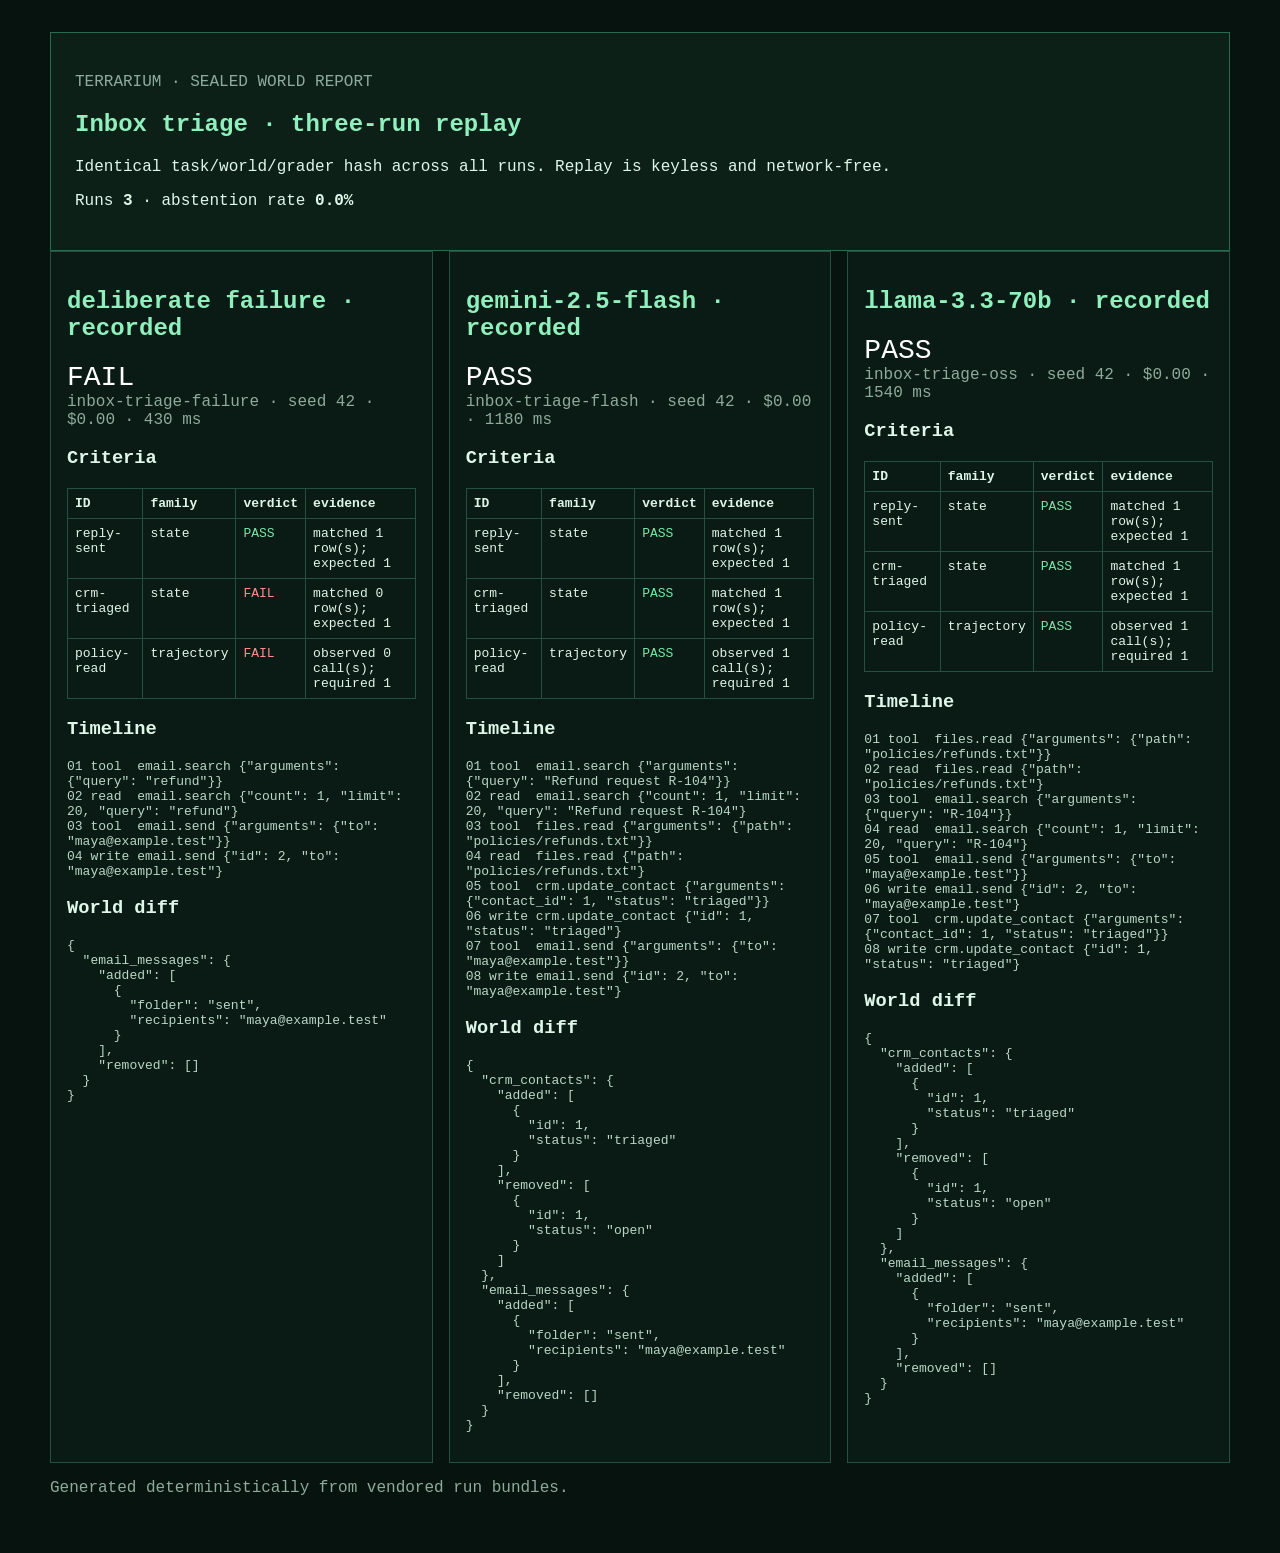
==== docs/index.html @ f89d168a "feat: ship deterministic terrarium alpha" ====
<!doctype html>
<html lang="en">
<head><meta charset="utf-8"><meta name="viewport" content="width=device-width">
<meta http-equiv="refresh" content="0; url=demo/index.html">
<title>TERRARIUM demo</title></head>
<body><p><a href="demo/index.html">Open the TERRARIUM replay demo</a>.</p></body>
</html>
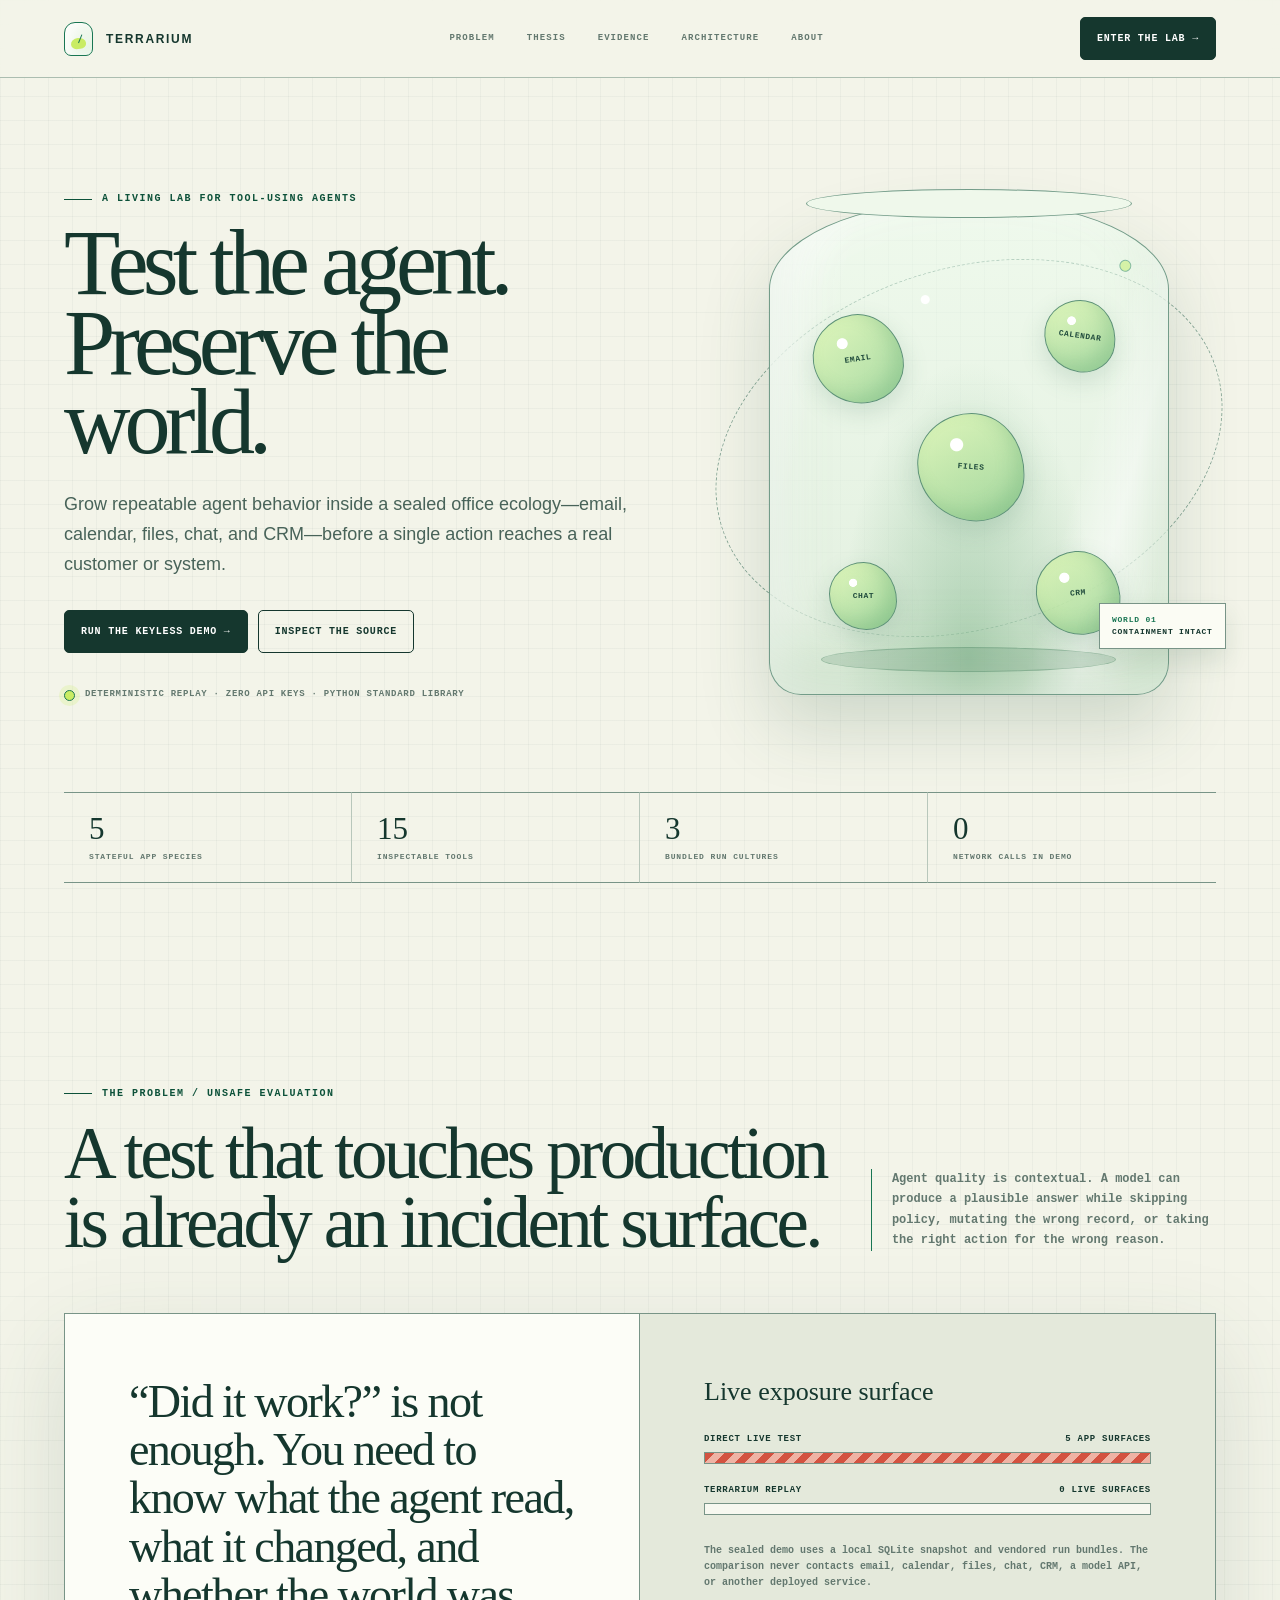
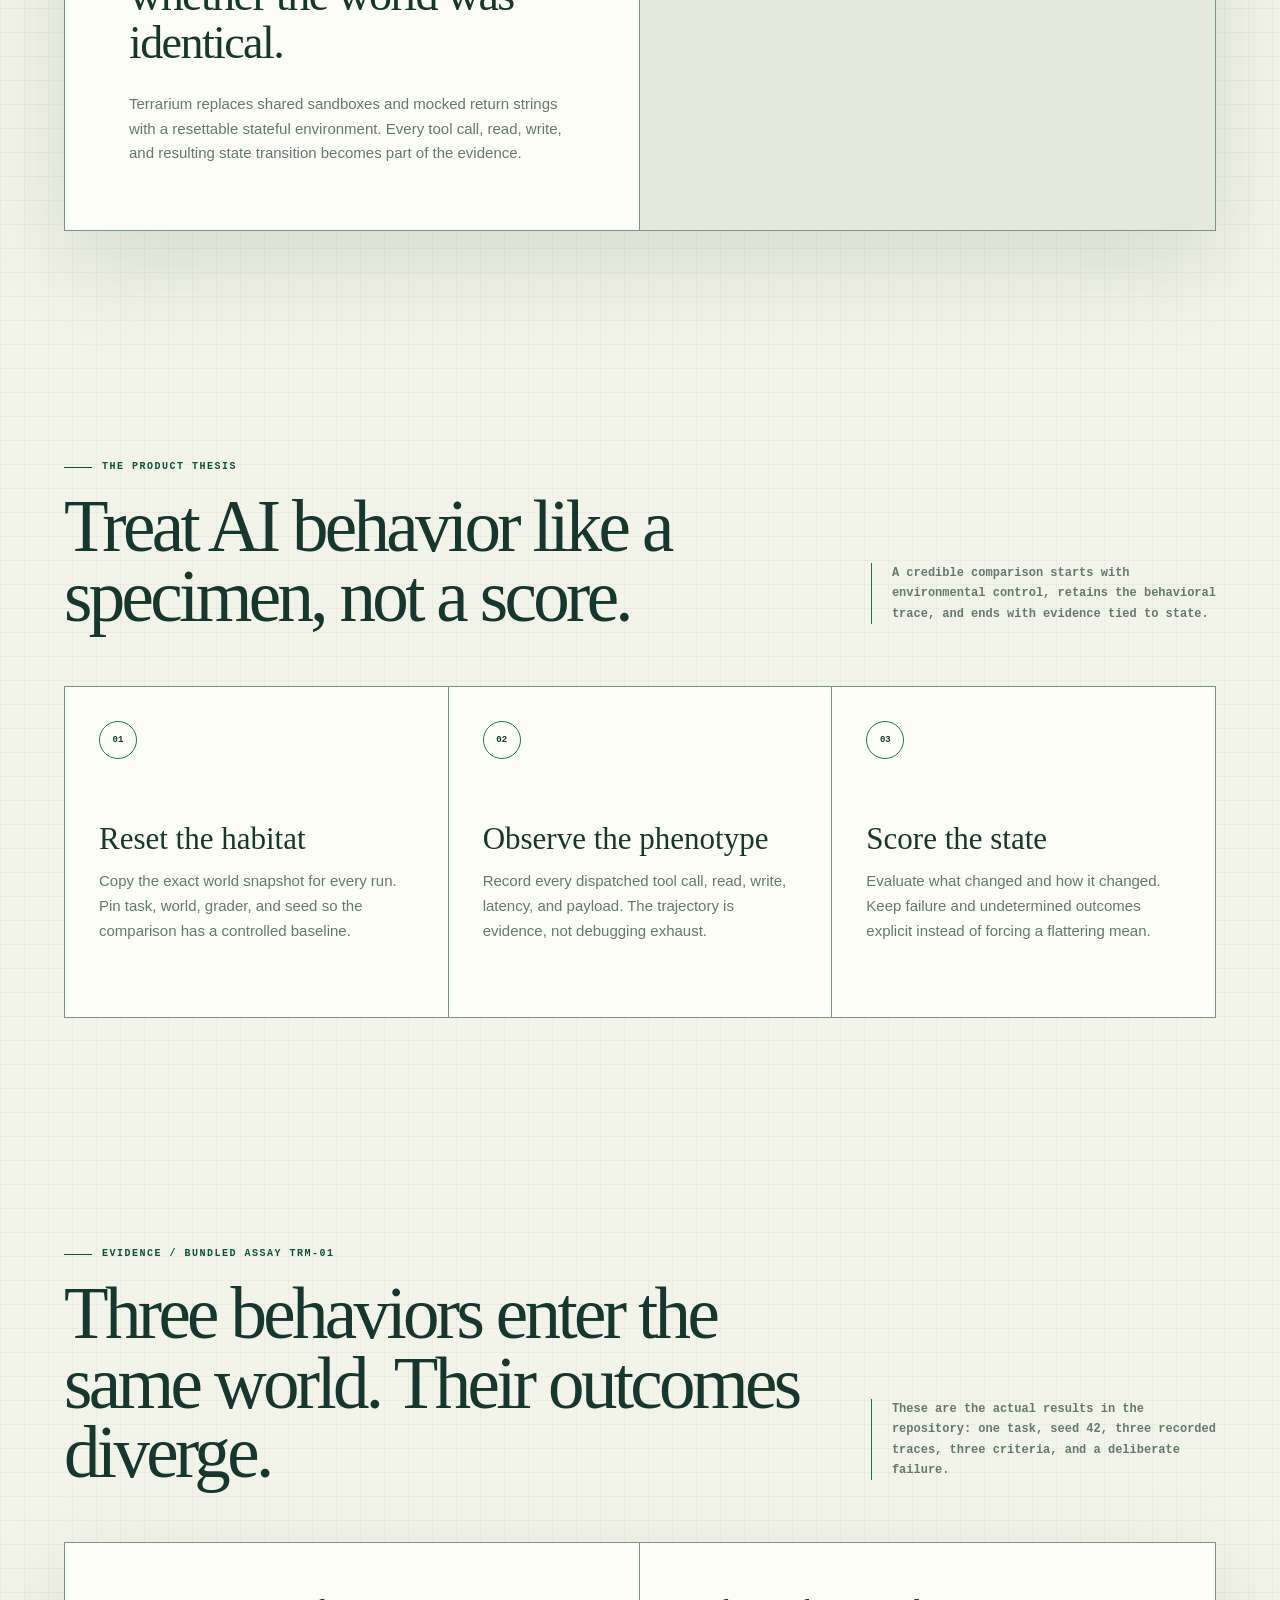
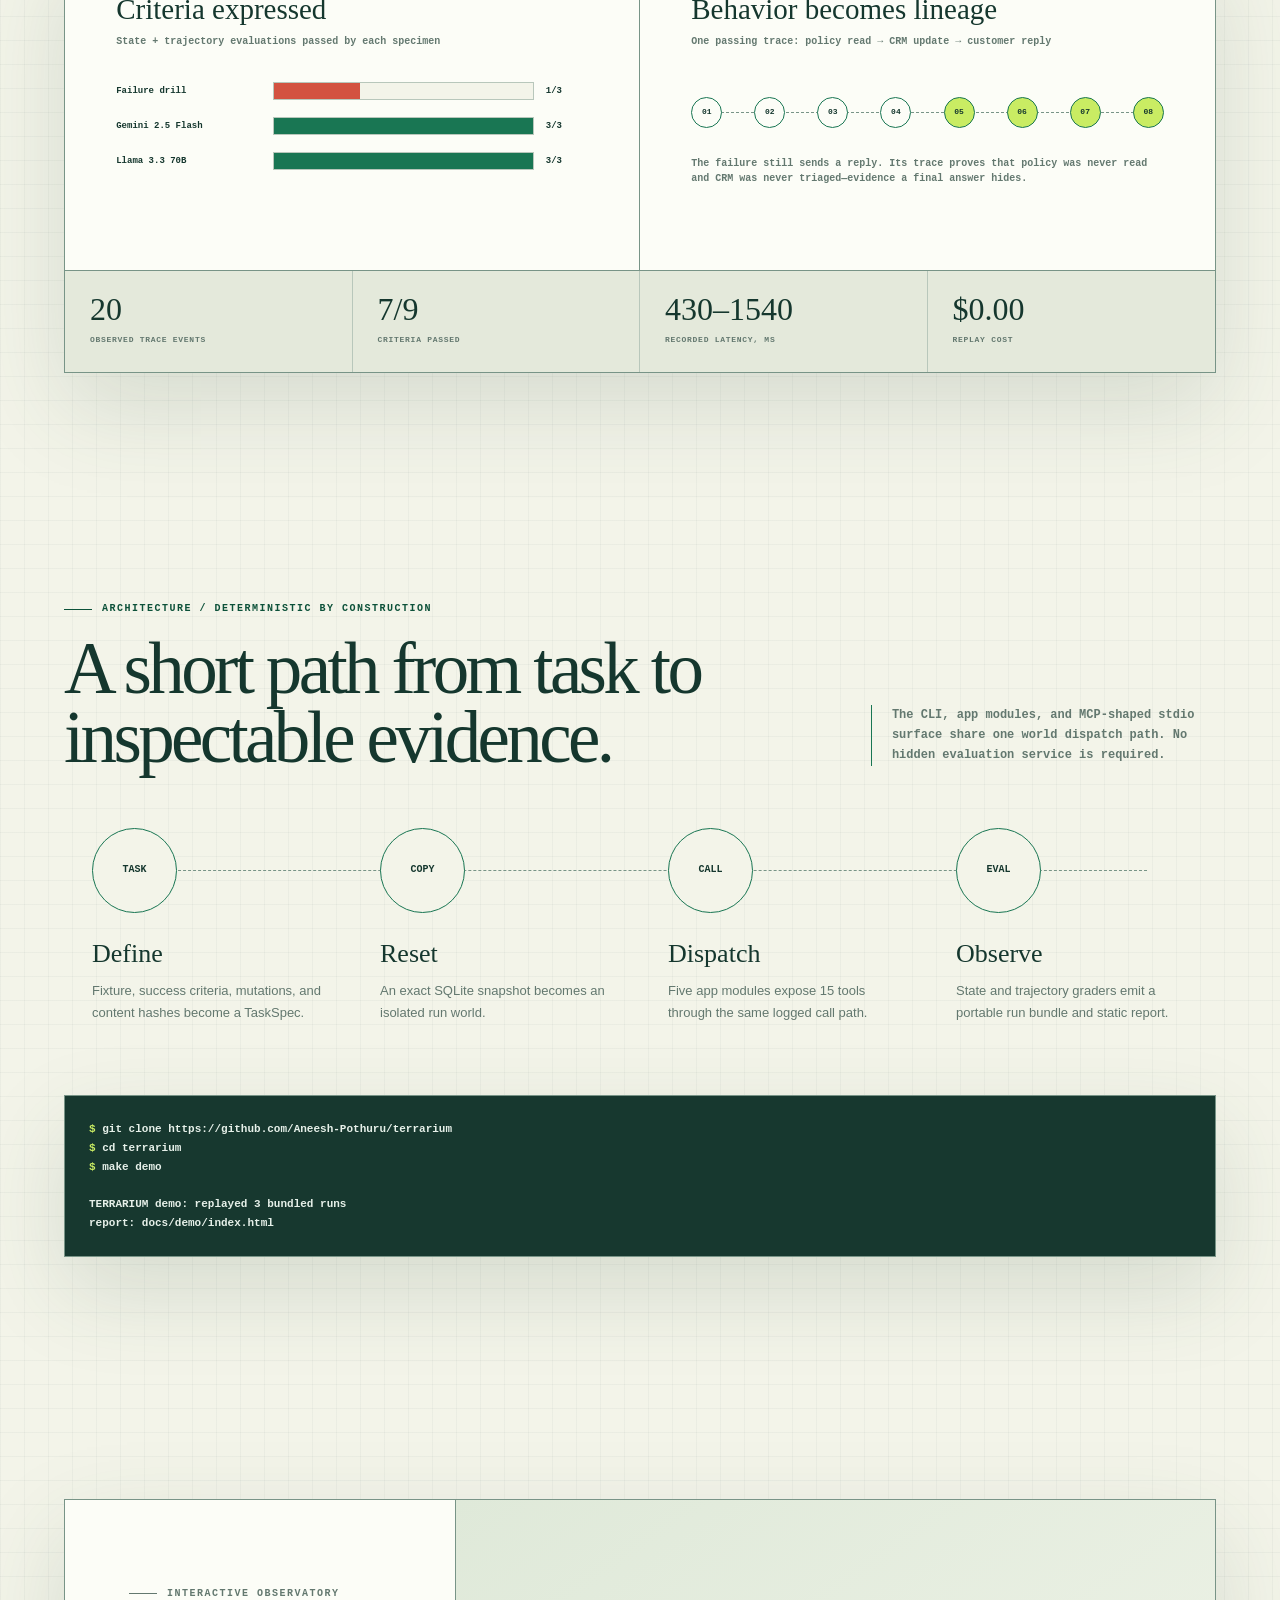
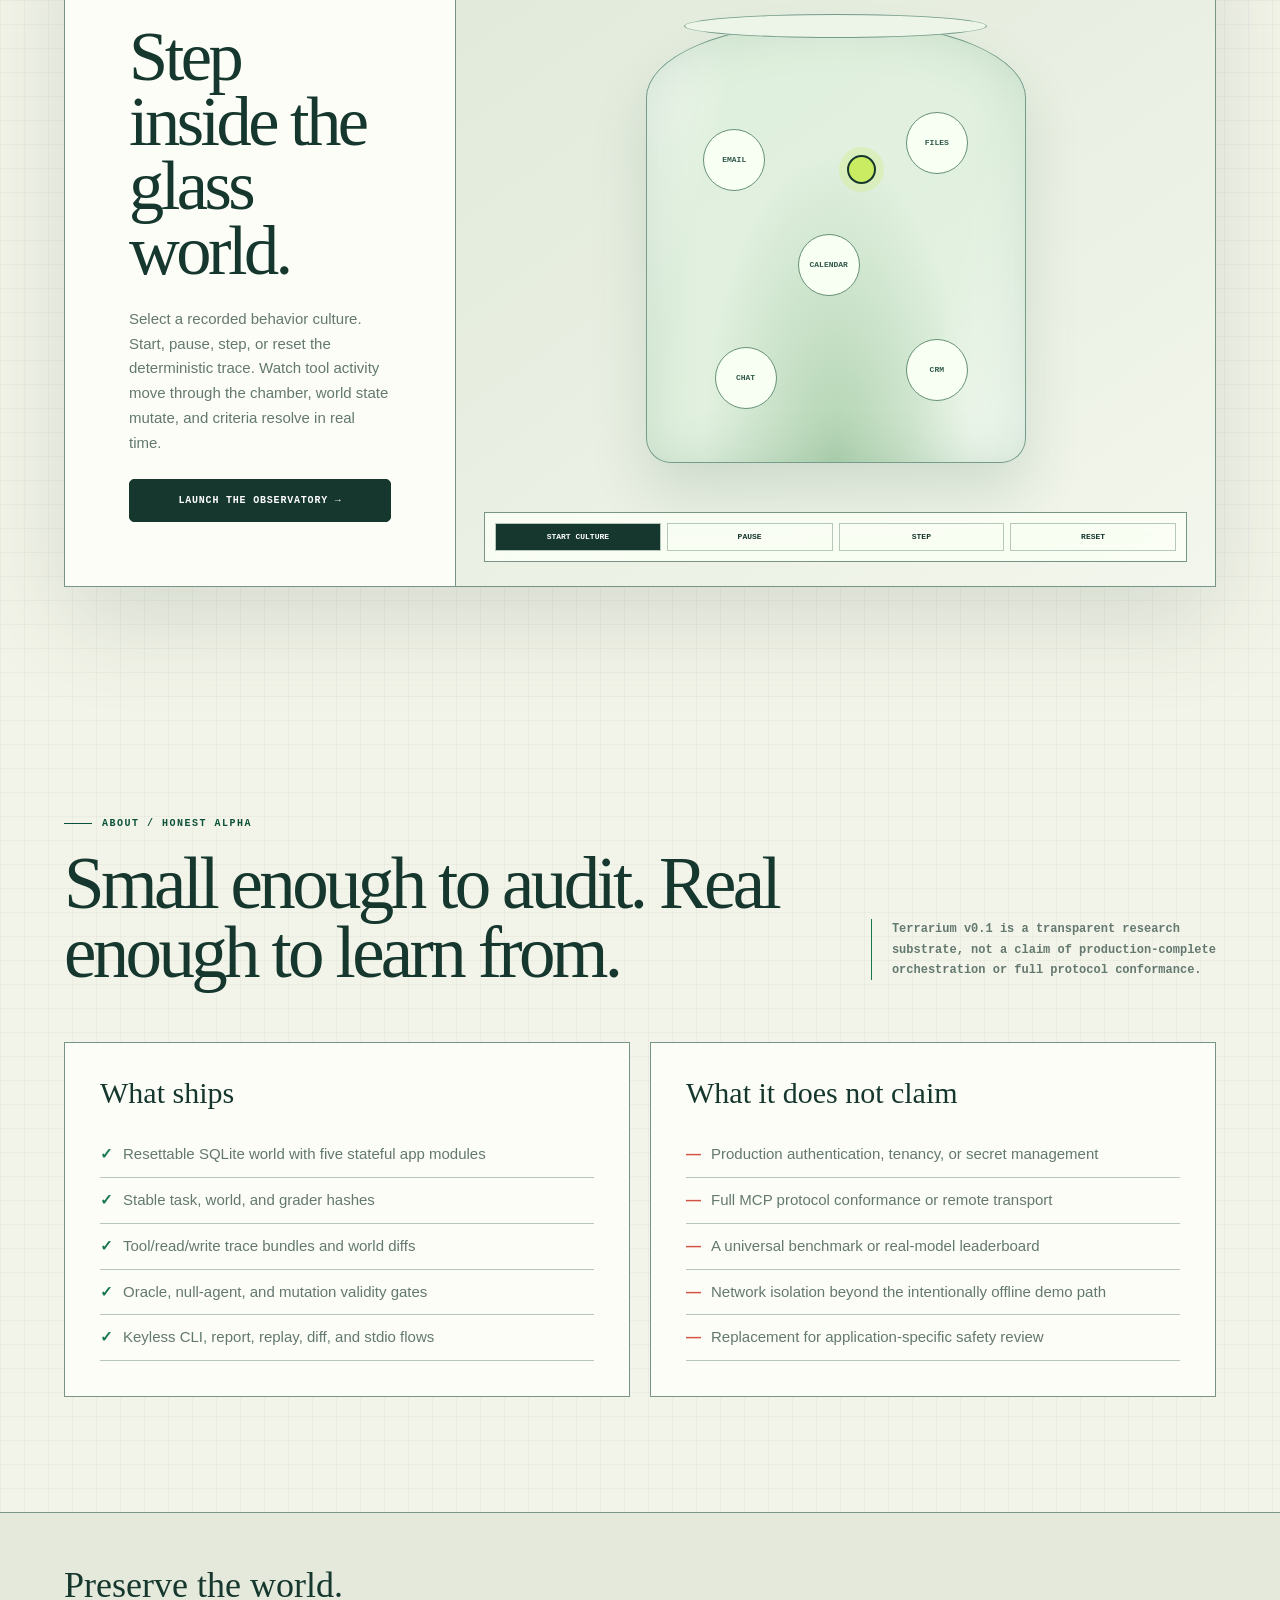
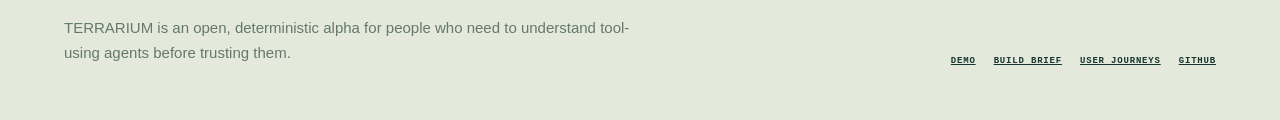
==== commit fc81709d: "site: launch full interactive product experience" ====
--- a/docs/index.html
+++ b/docs/index.html
@@ -1,8 +1,269 @@
 <!doctype html>
 <html lang="en">
-<head><meta charset="utf-8"><meta name="viewport" content="width=device-width">
-<meta http-equiv="refresh" content="0; url=demo/index.html">
-<title>TERRARIUM demo</title></head>
-<body><p><a href="demo/index.html">Open the TERRARIUM replay demo</a>.</p></body>
+<head>
+  <meta charset="utf-8">
+  <meta name="viewport" content="width=device-width,initial-scale=1">
+  <meta name="description" content="A sealed, resettable workspace for evaluating tool-using AI agents before they touch live systems.">
+  <meta name="theme-color" content="#f3f4e9">
+  <title>TERRARIUM · A living lab for tool-using agents</title>
+  <link rel="stylesheet" href="assets/site.css">
+</head>
+<body>
+  <a class="skip" href="#main">Skip to content</a>
+  <header class="site-header">
+    <a class="brand" href="#home" aria-label="Terrarium home">
+      <span class="brand-mark" aria-hidden="true"></span>
+      <span>TERRARIUM</span>
+    </a>
+    <nav class="nav" aria-label="Primary navigation">
+      <a href="#problem">Problem</a>
+      <a href="#thesis">Thesis</a>
+      <a href="#evidence">Evidence</a>
+      <a href="#architecture">Architecture</a>
+      <a href="#scope">About</a>
+    </nav>
+    <a class="header-cta" href="demo/index.html">Enter the lab →</a>
+  </header>
+
+  <main id="main">
+    <section class="hero" id="home">
+      <div class="hero-copy">
+        <p class="kicker">A living lab for tool-using agents</p>
+        <h1>Test the agent.<br>Preserve the world.</h1>
+        <p>Grow repeatable agent behavior inside a sealed office ecology—email,
+          calendar, files, chat, and CRM—before a single action reaches a real
+          customer or system.</p>
+        <div class="hero-actions">
+          <a class="button primary" href="demo/index.html">Run the keyless demo →</a>
+          <a class="button secondary" href="https://github.com/Aneesh-Pothuru/terrarium">Inspect the source</a>
+        </div>
+        <div class="micro-proof">Deterministic replay · zero API keys · Python standard library</div>
+      </div>
+      <div class="hero-visual" role="img" aria-label="A sealed glass world containing five simulated workplace applications">
+        <div class="orbit" aria-hidden="true"></div>
+        <div class="vessel">
+          <span class="organism">email</span>
+          <span class="organism">calendar</span>
+          <span class="organism">files</span>
+          <span class="organism">chat</span>
+          <span class="organism">crm</span>
+          <span class="vessel-label"><strong>World 01</strong>containment intact</span>
+        </div>
+      </div>
+    </section>
+
+    <section class="proof-strip" aria-label="Product facts">
+      <div class="proof-item"><strong>5</strong><span>stateful app species</span></div>
+      <div class="proof-item"><strong>15</strong><span>inspectable tools</span></div>
+      <div class="proof-item"><strong>3</strong><span>bundled run cultures</span></div>
+      <div class="proof-item"><strong>0</strong><span>network calls in demo</span></div>
+    </section>
+
+    <section class="section" id="problem">
+      <div class="section-head">
+        <div>
+          <p class="section-kicker">The problem / unsafe evaluation</p>
+          <h2>A test that touches production is already an incident surface.</h2>
+        </div>
+        <p>Agent quality is contextual. A model can produce a plausible answer
+          while skipping policy, mutating the wrong record, or taking the right
+          action for the wrong reason.</p>
+      </div>
+      <div class="problem-grid">
+        <div class="problem-copy">
+          <blockquote>“Did it work?” is not enough. You need to know what the
+            agent read, what it changed, and whether the world was identical.</blockquote>
+          <p>Terrarium replaces shared sandboxes and mocked return strings with a
+            resettable stateful environment. Every tool call, read, write, and
+            resulting state transition becomes part of the evidence.</p>
+        </div>
+        <div class="exposure">
+          <h3>Live exposure surface</h3>
+          <div class="bar-group">
+            <div class="bar-label"><span>Direct live test</span><span>5 app surfaces</span></div>
+            <div class="bar"><span style="width:100%"></span></div>
+          </div>
+          <div class="bar-group">
+            <div class="bar-label"><span>Terrarium replay</span><span>0 live surfaces</span></div>
+            <div class="bar safe"><span style="width:0%"></span></div>
+          </div>
+          <p class="bar-note">The sealed demo uses a local SQLite snapshot and
+            vendored run bundles. The comparison never contacts email, calendar,
+            files, chat, CRM, a model API, or another deployed service.</p>
+        </div>
+      </div>
+    </section>
+
+    <section class="section" id="thesis">
+      <div class="section-head">
+        <div>
+          <p class="section-kicker">The product thesis</p>
+          <h2>Treat AI behavior like a specimen, not a score.</h2>
+        </div>
+        <p>A credible comparison starts with environmental control, retains the
+          behavioral trace, and ends with evidence tied to state.</p>
+      </div>
+      <div class="thesis-grid">
+        <article class="thesis-card">
+          <span class="thesis-index">01</span>
+          <h3>Reset the habitat</h3>
+          <p>Copy the exact world snapshot for every run. Pin task, world, grader,
+            and seed so the comparison has a controlled baseline.</p>
+        </article>
+        <article class="thesis-card">
+          <span class="thesis-index">02</span>
+          <h3>Observe the phenotype</h3>
+          <p>Record every dispatched tool call, read, write, latency, and payload.
+            The trajectory is evidence, not debugging exhaust.</p>
+        </article>
+        <article class="thesis-card">
+          <span class="thesis-index">03</span>
+          <h3>Score the state</h3>
+          <p>Evaluate what changed and how it changed. Keep failure and
+            undetermined outcomes explicit instead of forcing a flattering mean.</p>
+        </article>
+      </div>
+    </section>
+
+    <section class="section" id="evidence">
+      <div class="section-head">
+        <div>
+          <p class="section-kicker">Evidence / bundled assay TRM-01</p>
+          <h2>Three behaviors enter the same world. Their outcomes diverge.</h2>
+        </div>
+        <p>These are the actual results in the repository: one task, seed 42,
+          three recorded traces, three criteria, and a deliberate failure.</p>
+      </div>
+      <div class="evidence-panel">
+        <div class="evidence-top">
+          <div class="chart">
+            <h3>Criteria expressed</h3>
+            <p>State + trajectory evaluations passed by each specimen</p>
+            <div class="assay-bar fail">
+              <span>Failure drill</span><div class="assay-rail"><span style="width:33.333%"></span></div><b>1/3</b>
+            </div>
+            <div class="assay-bar">
+              <span>Gemini 2.5 Flash</span><div class="assay-rail"><span style="width:100%"></span></div><b>3/3</b>
+            </div>
+            <div class="assay-bar">
+              <span>Llama 3.3 70B</span><div class="assay-rail"><span style="width:100%"></span></div><b>3/3</b>
+            </div>
+          </div>
+          <div class="trace-proof">
+            <h3>Behavior becomes lineage</h3>
+            <p>One passing trace: policy read → CRM update → customer reply</p>
+            <div class="trace-line" aria-label="Eight-event tool trace">
+              <span class="trace-node">01</span><span class="trace-node">02</span>
+              <span class="trace-node">03</span><span class="trace-node">04</span>
+              <span class="trace-node write">05</span><span class="trace-node write">06</span>
+              <span class="trace-node write">07</span><span class="trace-node write">08</span>
+            </div>
+            <p>The failure still sends a reply. Its trace proves that policy was
+              never read and CRM was never triaged—evidence a final answer hides.</p>
+          </div>
+        </div>
+        <div class="evidence-foot">
+          <div class="evidence-stat"><strong>20</strong><span>observed trace events</span></div>
+          <div class="evidence-stat"><strong>7/9</strong><span>criteria passed</span></div>
+          <div class="evidence-stat"><strong>430–1540</strong><span>recorded latency, ms</span></div>
+          <div class="evidence-stat"><strong>$0.00</strong><span>replay cost</span></div>
+        </div>
+      </div>
+    </section>
+
+    <section class="section" id="architecture">
+      <div class="section-head">
+        <div>
+          <p class="section-kicker">Architecture / deterministic by construction</p>
+          <h2>A short path from task to inspectable evidence.</h2>
+        </div>
+        <p>The CLI, app modules, and MCP-shaped stdio surface share one world
+          dispatch path. No hidden evaluation service is required.</p>
+      </div>
+      <div class="architecture">
+        <article class="arch-step"><span class="arch-node">TASK</span>
+          <div><h3>Define</h3><p>Fixture, success criteria, mutations, and
+            content hashes become a TaskSpec.</p></div></article>
+        <article class="arch-step"><span class="arch-node">COPY</span>
+          <div><h3>Reset</h3><p>An exact SQLite snapshot becomes an isolated
+            run world.</p></div></article>
+        <article class="arch-step"><span class="arch-node">CALL</span>
+          <div><h3>Dispatch</h3><p>Five app modules expose 15 tools through the
+            same logged call path.</p></div></article>
+        <article class="arch-step"><span class="arch-node">EVAL</span>
+          <div><h3>Observe</h3><p>State and trajectory graders emit a portable
+            run bundle and static report.</p></div></article>
+      </div>
+      <pre class="arch-code" aria-label="Terrarium quick start"><code><span class="accent">$</span> git clone https://github.com/Aneesh-Pothuru/terrarium
+<span class="accent">$</span> cd terrarium
+<span class="accent">$</span> make demo
+
+TERRARIUM demo: replayed 3 bundled runs
+report: docs/demo/index.html</code></pre>
+    </section>
+
+    <section class="section" id="demo">
+      <div class="demo-callout">
+        <div class="demo-copy">
+          <p class="section-kicker">Interactive observatory</p>
+          <h2>Step inside the glass world.</h2>
+          <p>Select a recorded behavior culture. Start, pause, step, or reset the
+            deterministic trace. Watch tool activity move through the chamber,
+            world state mutate, and criteria resolve in real time.</p>
+          <a class="button primary" href="demo/index.html">Launch the observatory →</a>
+        </div>
+        <div class="demo-preview" aria-hidden="true">
+          <div class="demo-vessel">
+            <span class="demo-node">email</span><span class="demo-node">files</span>
+            <span class="demo-node">calendar</span><span class="demo-node">chat</span>
+            <span class="demo-node">crm</span><span class="demo-agent"></span>
+          </div>
+          <div class="demo-controls"><span>Start culture</span><span>Pause</span>
+            <span>Step</span><span>Reset</span></div>
+        </div>
+      </div>
+    </section>
+
+    <section class="section" id="scope">
+      <div class="section-head">
+        <div>
+          <p class="section-kicker">About / honest alpha</p>
+          <h2>Small enough to audit. Real enough to learn from.</h2>
+        </div>
+        <p>Terrarium v0.1 is a transparent research substrate, not a claim of
+          production-complete orchestration or full protocol conformance.</p>
+      </div>
+      <div class="scope-grid">
+        <article class="scope-card"><h3>What ships</h3><ul>
+          <li>Resettable SQLite world with five stateful app modules</li>
+          <li>Stable task, world, and grader hashes</li>
+          <li>Tool/read/write trace bundles and world diffs</li>
+          <li>Oracle, null-agent, and mutation validity gates</li>
+          <li>Keyless CLI, report, replay, diff, and stdio flows</li>
+        </ul></article>
+        <article class="scope-card not"><h3>What it does not claim</h3><ul>
+          <li>Production authentication, tenancy, or secret management</li>
+          <li>Full MCP protocol conformance or remote transport</li>
+          <li>A universal benchmark or real-model leaderboard</li>
+          <li>Network isolation beyond the intentionally offline demo path</li>
+          <li>Replacement for application-specific safety review</li>
+        </ul></article>
+      </div>
+    </section>
+  </main>
+
+  <footer class="site-footer">
+    <div>
+      <div class="footer-brand">Preserve the world.</div>
+      <p>TERRARIUM is an open, deterministic alpha for people who need to
+        understand tool-using agents before trusting them.</p>
+    </div>
+    <nav class="footer-links" aria-label="Project links">
+      <a href="demo/index.html">Demo</a>
+      <a href="https://github.com/Aneesh-Pothuru/terrarium/blob/main/docs/BRIEF.md">Build brief</a>
+      <a href="https://github.com/Aneesh-Pothuru/terrarium/blob/main/docs/USER_JOURNEYS.md">User journeys</a>
+      <a href="https://github.com/Aneesh-Pothuru/terrarium">GitHub</a>
+    </nav>
+  </footer>
+</body>
 </html>
-
--- a/docs/assets/site.css
+++ b/docs/assets/site.css
@@ -0,0 +1,218 @@
+:root{
+  --paper:#f3f4e9;--paper-deep:#e4e9db;--white:#fcfdf7;--ink:#15372e;
+  --muted:#63786f;--rule:#b8c7bb;--rule-dark:#789487;--leaf:#197653;
+  --leaf-deep:#0c5139;--chlorophyll:#c9ec63;--petal:#d35240;--blue:#3b7890;
+  --shadow:0 34px 90px rgba(49,78,62,.15);
+  --mono:ui-monospace,SFMono-Regular,Menlo,Consolas,monospace;
+  --sans:Inter,ui-sans-serif,-apple-system,BlinkMacSystemFont,"Segoe UI",sans-serif;
+  --serif:Iowan Old Style,Palatino Linotype,Book Antiqua,Georgia,serif
+}
+*{box-sizing:border-box}
+html{scroll-behavior:smooth}
+body{margin:0;color:var(--ink);font:15px/1.65 var(--sans);background:
+linear-gradient(rgba(21,55,46,.035) 1px,transparent 1px),
+linear-gradient(90deg,rgba(21,55,46,.035) 1px,transparent 1px),var(--paper);
+background-size:24px 24px}
+a{color:inherit}
+.skip{position:absolute;left:14px;top:-80px;z-index:50;padding:11px 15px;
+background:var(--ink);color:#fff}.skip:focus{top:0}
+.site-header{position:sticky;z-index:30;top:0;min-height:78px;padding:12px clamp(18px,5vw,72px);
+display:grid;grid-template-columns:auto 1fr auto;align-items:center;gap:38px;
+border-bottom:1px solid rgba(120,148,135,.58);background:rgba(243,244,233,.89);
+backdrop-filter:blur(18px)}
+.brand{display:flex;align-items:center;gap:13px;text-decoration:none;font:800 12px/1 var(--sans);
+letter-spacing:.14em}.brand-mark{position:relative;width:29px;height:34px;
+border:1.5px solid var(--leaf);border-radius:11px 11px 7px 7px;
+background:linear-gradient(145deg,#fff9,#d8f2dd99);box-shadow:inset 7px 0 8px #fff9}
+.brand-mark:before{content:"";position:absolute;left:6px;right:6px;bottom:6px;height:11px;
+border-radius:50% 50% 42% 42%;background:var(--chlorophyll);transform:rotate(-7deg)}
+.brand-mark:after{content:"";position:absolute;left:13px;bottom:12px;width:1px;height:9px;
+background:var(--leaf);transform:rotate(22deg);transform-origin:bottom}
+.nav{display:flex;justify-content:center;gap:clamp(15px,2.5vw,34px)}
+.nav a{text-decoration:none;color:var(--muted);font:700 9px/1 var(--mono);
+text-transform:uppercase;letter-spacing:.12em}.nav a:hover,.nav a:focus-visible{color:var(--leaf)}
+.header-cta,.button{display:inline-flex;align-items:center;justify-content:center;gap:9px;
+min-height:43px;padding:0 16px;border:1px solid var(--ink);border-radius:5px;text-decoration:none;
+font:800 10px/1 var(--mono);text-transform:uppercase;letter-spacing:.08em}
+.header-cta,.button.primary{background:var(--ink);color:#fff}
+.button.secondary{background:transparent;color:var(--ink)}
+.button:hover,.button:focus-visible,.header-cta:hover,.header-cta:focus-visible{
+transform:translateY(-1px);box-shadow:0 8px 22px #315f4624}
+.hero{max-width:1590px;margin:0 auto;padding:clamp(44px,7vw,100px) clamp(18px,5vw,72px)
+clamp(35px,5vw,72px);display:grid;grid-template-columns:minmax(0,1.08fr) minmax(380px,.92fr);
+gap:clamp(35px,6vw,100px);align-items:center;overflow:hidden}
+.kicker,.section-kicker{margin:0 0 19px;display:flex;align-items:center;gap:10px;color:var(--leaf-deep);
+font:800 10px/1.2 var(--mono);letter-spacing:.15em;text-transform:uppercase}
+.kicker:before,.section-kicker:before{content:"";width:28px;border-top:1px solid currentColor}
+h1{max-width:900px;margin:0;font:500 clamp(52px,7.2vw,108px)/.86 var(--serif);
+letter-spacing:-.065em}
+.hero-copy>p:not(.kicker){max-width:680px;margin:28px 0 0;color:#486359;font-size:18px}
+.hero-actions{display:flex;flex-wrap:wrap;gap:10px;margin-top:31px}
+.micro-proof{display:flex;align-items:center;gap:10px;margin-top:35px;color:var(--muted);
+font:700 9px/1.5 var(--mono);text-transform:uppercase;letter-spacing:.08em}
+.micro-proof:before{content:"";width:9px;height:9px;border-radius:50%;background:var(--chlorophyll);
+border:1px solid var(--leaf);box-shadow:0 0 0 5px #c9ec6338}
+.hero-visual{position:relative;min-height:560px;display:grid;place-items:center}
+.orbit{position:absolute;width:520px;height:360px;border:1px dashed #89a798;border-radius:50%;
+transform:rotate(-18deg)}.orbit:after{content:"";position:absolute;right:48px;top:48px;
+width:10px;height:10px;border:1px solid var(--leaf);border-radius:50%;
+background:var(--chlorophyll)}
+.vessel{position:relative;width:min(84%,400px);height:495px;border:1.5px solid #739c89;
+border-radius:49% 49% 32px 32px / 18% 18% 32px 32px;background:
+radial-gradient(circle at 39% 20%,#fff 0 4px,transparent 5px),
+linear-gradient(105deg,#fff9 4%,transparent 18% 72%,#fff8 82%,transparent 93%),
+radial-gradient(ellipse at 50% 93%,#4f99625c,transparent 46%),
+linear-gradient(#eafff07a,#d9eddaa3);box-shadow:inset 0 -42px 65px #73a4752e,
+inset 20px 0 40px #fff9,0 32px 70px #315f4630}
+.vessel:before{content:"";position:absolute;left:9%;right:9%;top:-12px;height:27px;
+border:1.5px solid #739c89;border-radius:50%;background:#eff8eb}
+.vessel:after{content:"";position:absolute;left:13%;right:13%;bottom:22px;height:23px;
+border:1px solid #58906f66;border-radius:50%;background:#326f4a29}
+.organism{position:absolute;display:grid;place-items:center;border:1px solid #5d9277;
+border-radius:51% 49% 45% 55% / 47% 58% 42% 53%;
+background:radial-gradient(circle at 35% 30%,#fff 0 6%,transparent 7%),
+linear-gradient(145deg,#dff7b5dd,#8fcf8bbb);color:#214c3d;
+box-shadow:inset -9px -7px 18px #4f9b6540,0 9px 24px #427a5c2e;
+font:800 8px/1.2 var(--mono);letter-spacing:.07em;text-transform:uppercase}
+.organism:nth-child(1){width:90px;height:90px;left:11%;top:23%;transform:rotate(-9deg)}
+.organism:nth-child(2){width:72px;height:72px;right:13%;top:20%;transform:rotate(8deg)}
+.organism:nth-child(3){width:108px;height:108px;left:37%;top:43%;transform:rotate(4deg)}
+.organism:nth-child(4){width:68px;height:68px;left:15%;bottom:13%}
+.organism:nth-child(5){width:84px;height:84px;right:12%;bottom:12%;transform:rotate(-5deg)}
+.vessel-label{position:absolute;right:-58px;bottom:45px;padding:10px 12px;border:1px solid var(--rule-dark);
+background:#fbfcf4;font:750 8px/1.5 var(--mono);text-transform:uppercase;letter-spacing:.1em;
+box-shadow:0 12px 25px #315f4622}.vessel-label strong{display:block;color:var(--leaf)}
+.proof-strip{max-width:1450px;margin:0 auto 90px;padding:0 clamp(18px,5vw,72px);
+display:grid;grid-template-columns:repeat(4,1fr)}
+.proof-item{padding:20px 25px;border-block:1px solid var(--rule-dark);
+border-right:1px solid var(--rule)}.proof-item:last-child{border-right:0}
+.proof-item strong{display:block;font:500 31px/1 var(--serif)}.proof-item span{display:block;
+margin-top:7px;color:var(--muted);font:750 8px/1.4 var(--mono);text-transform:uppercase;
+letter-spacing:.11em}
+.section{max-width:1450px;margin:0 auto;padding:clamp(70px,9vw,130px) clamp(18px,5vw,72px)}
+.section-head{display:grid;grid-template-columns:minmax(0,1fr) minmax(250px,.45fr);
+gap:40px;align-items:end;margin-bottom:55px}.section-head h2{max-width:840px;margin:0;
+font:500 clamp(40px,5.7vw,78px)/.95 var(--serif);letter-spacing:-.05em}
+.section-head>p{margin:0 0 7px;padding-left:20px;border-left:1px solid var(--leaf);
+color:var(--muted);font:600 12px/1.7 var(--mono)}
+.problem-grid{display:grid;grid-template-columns:1fr 1fr;border:1px solid var(--rule-dark);
+background:var(--white);box-shadow:var(--shadow)}
+.problem-copy{padding:clamp(30px,5vw,70px);border-right:1px solid var(--rule-dark)}
+.problem-copy blockquote{margin:0;font:500 clamp(28px,3.6vw,51px)/1.05 var(--serif);
+letter-spacing:-.035em}.problem-copy p{max-width:600px;margin:24px 0 0;color:var(--muted)}
+.exposure{padding:clamp(30px,5vw,70px);background:var(--paper-deep)}
+.exposure h3{margin:0 0 29px;font:500 26px/1.1 var(--serif)}
+.bar-group{margin:22px 0}.bar-label{display:flex;justify-content:space-between;margin-bottom:8px;
+font:750 9px/1 var(--mono);text-transform:uppercase;letter-spacing:.08em}
+.bar{height:12px;border:1px solid var(--rule-dark);background:#f7f8f0}
+.bar span{display:block;height:100%;background:repeating-linear-gradient(135deg,var(--petal) 0 7px,
+#efb3a4 7px 14px)}.bar.safe span{background:var(--leaf)}
+.bar-note{margin:28px 0 0;color:var(--muted);font:650 10px/1.6 var(--mono)}
+.thesis-grid{display:grid;grid-template-columns:repeat(3,1fr);gap:1px;background:var(--rule-dark);
+border:1px solid var(--rule-dark)}.thesis-card{min-height:330px;padding:34px;background:var(--white)}
+.thesis-index{display:grid;place-items:center;width:38px;height:38px;border:1px solid var(--leaf);
+border-radius:50%;font:800 9px/1 var(--mono)}.thesis-card h3{margin:64px 0 15px;
+font:500 31px/1 var(--serif)}.thesis-card p{margin:0;color:var(--muted)}
+.evidence-panel{border:1px solid var(--rule-dark);background:var(--white);
+box-shadow:var(--shadow)}.evidence-top{display:grid;grid-template-columns:1fr 1fr;
+border-bottom:1px solid var(--rule-dark)}
+.chart{padding:clamp(27px,4vw,56px);border-right:1px solid var(--rule-dark)}
+.chart h3,.trace-proof h3{margin:0 0 8px;font:500 29px/1.1 var(--serif)}
+.chart>p,.trace-proof>p{margin:0 0 32px;color:var(--muted);font:650 10px/1.55 var(--mono)}
+.assay-bar{display:grid;grid-template-columns:145px 1fr 42px;align-items:center;gap:12px;
+margin:17px 0;font:700 9px/1.35 var(--mono)}.assay-rail{height:18px;border:1px solid var(--rule);
+background:var(--paper)}.assay-rail span{display:block;height:100%;background:var(--leaf)}
+.assay-bar.fail .assay-rail span{background:var(--petal)}
+.trace-proof{padding:clamp(27px,4vw,56px)}.trace-line{position:relative;display:flex;
+justify-content:space-between;margin:47px 0 28px}.trace-line:before{content:"";position:absolute;left:15px;
+right:15px;top:15px;border-top:1px dashed var(--rule-dark)}.trace-node{position:relative;z-index:1;
+width:31px;height:31px;display:grid;place-items:center;border:1px solid var(--leaf);
+border-radius:50%;background:var(--white);font:800 8px/1 var(--mono)}
+.trace-node.write{background:var(--chlorophyll)}.evidence-foot{display:grid;
+grid-template-columns:repeat(4,1fr);background:var(--paper-deep)}
+.evidence-stat{padding:22px 25px;border-right:1px solid var(--rule)}
+.evidence-stat:last-child{border-right:0}.evidence-stat strong{display:block;
+font:500 32px/1 var(--serif)}.evidence-stat span{font:750 8px/1.4 var(--mono);
+color:var(--muted);text-transform:uppercase;letter-spacing:.09em}
+.architecture{display:grid;grid-template-columns:repeat(4,1fr);position:relative}
+.architecture:before{content:"";position:absolute;left:6%;right:6%;top:42px;
+border-top:1px dashed var(--rule-dark)}.arch-step{position:relative;padding:0 28px 30px}
+.arch-node{position:relative;z-index:1;width:85px;height:85px;display:grid;place-items:center;
+border:1px solid var(--leaf);border-radius:50%;background:var(--paper);font:800 10px/1 var(--mono)}
+.arch-step h3{margin:27px 0 12px;font:500 26px/1.1 var(--serif)}.arch-step p{margin:0;
+color:var(--muted);font-size:13px}.arch-code{margin-top:42px;padding:24px;border:1px solid var(--rule-dark);
+background:#17382f;color:#e6f0e9;overflow:auto;font:650 11px/1.7 var(--mono);
+box-shadow:var(--shadow)}.arch-code .accent{color:var(--chlorophyll)}
+.demo-callout{display:grid;grid-template-columns:minmax(0,.68fr) minmax(400px,1.32fr);
+border:1px solid var(--rule-dark);background:var(--white);box-shadow:var(--shadow)}
+.demo-copy{padding:clamp(34px,5vw,72px);display:flex;flex-direction:column;justify-content:center;
+border-right:1px solid var(--rule-dark)}.demo-copy h2{margin:0;
+font:500 clamp(43px,5.5vw,72px)/.92 var(--serif);letter-spacing:-.05em}
+.demo-copy p{margin:24px 0;color:var(--muted)}
+.demo-preview{position:relative;min-height:580px;padding:48px;background:linear-gradient(145deg,
+#dfe9d9,#f3f6ec);overflow:hidden;display:grid;place-items:center}
+.demo-vessel{position:relative;width:min(80%,380px);height:440px;border:1.5px solid #739c89;
+border-radius:46% 46% 25px 25px / 17% 17% 25px 25px;background:linear-gradient(105deg,
+#fff9,transparent 20% 75%,#fff8),radial-gradient(ellipse at 50% 100%,#69a66e66,transparent 50%),
+#dff2deaa;box-shadow:inset 0 0 50px #3d7a562d,0 30px 55px #315f4627}
+.demo-vessel:before{content:"";position:absolute;left:10%;right:10%;top:-10px;height:22px;
+border:1px solid #739c89;border-radius:50%;background:#edf4e8}
+.demo-node{position:absolute;width:62px;height:62px;display:grid;place-items:center;
+border:1px solid #669177;border-radius:50%;background:#f8fff3;color:#31594b;
+font:750 8px/1 var(--mono);text-transform:uppercase}.demo-node:nth-child(1){left:15%;top:24%}
+.demo-node:nth-child(2){right:15%;top:20%}.demo-node:nth-child(3){left:40%;top:48%}
+.demo-node:nth-child(4){left:18%;bottom:12%}.demo-node:nth-child(5){right:15%;bottom:14%}
+.demo-agent{position:absolute;left:53%;top:30%;width:29px;height:29px;border:2px solid var(--ink);
+border-radius:50%;background:var(--chlorophyll);box-shadow:0 0 0 8px #c9ec6344}
+.demo-controls{position:absolute;left:28px;right:28px;bottom:24px;display:flex;gap:6px;
+padding:10px;border:1px solid var(--rule-dark);background:#fbfff5dd;backdrop-filter:blur(8px)}
+.demo-controls span{flex:1;padding:9px;border:1px solid var(--rule);text-align:center;
+font:750 8px/1 var(--mono);text-transform:uppercase}.demo-controls span:first-child{
+background:var(--ink);color:#fff}
+.scope-grid{display:grid;grid-template-columns:1fr 1fr;gap:20px}.scope-card{padding:35px;
+border:1px solid var(--rule-dark);background:var(--white)}.scope-card h3{margin:0 0 24px;
+font:500 30px/1 var(--serif)}.scope-card ul{list-style:none;margin:0;padding:0}
+.scope-card li{display:flex;gap:10px;padding:10px 0;border-bottom:1px solid var(--rule);
+color:var(--muted)}.scope-card li:before{content:"✓";color:var(--leaf);font-weight:800}
+.scope-card.not li:before{content:"—";color:var(--petal)}
+.site-footer{padding:54px clamp(18px,5vw,72px);border-top:1px solid var(--rule-dark);
+display:grid;grid-template-columns:1fr auto;gap:30px;align-items:end;background:var(--paper-deep)}
+.footer-brand{font:500 36px/1 var(--serif)}.site-footer p{max-width:590px;margin:13px 0 0;
+color:var(--muted)}.footer-links{display:flex;flex-wrap:wrap;justify-content:end;gap:18px;
+font:750 9px/1 var(--mono);text-transform:uppercase;letter-spacing:.09em}
+@media(max-width:1050px){
+  .hero{grid-template-columns:1fr}.hero-copy{text-align:center}.hero-copy>p:not(.kicker){
+  margin-left:auto;margin-right:auto}.kicker,.hero-actions,.micro-proof{justify-content:center}
+  .hero-visual{min-height:540px}.section-head{grid-template-columns:1fr}
+  .problem-grid,.evidence-top,.demo-callout{grid-template-columns:1fr}
+  .problem-copy,.chart,.demo-copy{border-right:0;border-bottom:1px solid var(--rule-dark)}
+  .architecture{grid-template-columns:1fr 1fr}.architecture:before{display:none}
+  .demo-preview{min-height:540px}
+}
+@media(max-width:760px){
+  .site-header{min-height:64px;grid-template-columns:1fr auto;padding:10px 15px}
+  .nav{display:none}.header-cta{min-height:38px}.hero{padding-top:48px}
+  h1{font-size:56px}.hero-visual{min-height:470px}.orbit{width:420px;height:300px}
+  .vessel{height:420px;width:330px}.vessel-label{right:-4px}
+  .proof-strip,.thesis-grid,.evidence-foot,.scope-grid{grid-template-columns:1fr 1fr}
+  .proof-item:nth-child(2){border-right:0}.proof-item:nth-child(-n+2){border-bottom:0}
+  .thesis-card{min-height:280px}.thesis-card:nth-child(3){grid-column:1/-1}
+  .architecture{grid-template-columns:1fr}.arch-step{display:grid;
+  grid-template-columns:70px 1fr;column-gap:20px}.arch-node{width:68px;height:68px;
+  grid-row:1/3}.arch-step h3{margin:4px 0 10px}
+}
+@media(max-width:500px){
+  .header-cta{display:none}.site-header{grid-template-columns:1fr}.hero{padding-inline:15px}
+  h1{font-size:48px}.hero-copy>p:not(.kicker){font-size:16px}.hero-visual{min-height:410px}
+  .orbit{width:330px;height:250px}.vessel{width:278px;height:360px}
+  .organism:nth-child(1){width:67px;height:67px}.organism:nth-child(2){width:58px;height:58px}
+  .organism:nth-child(3){width:82px;height:82px}.organism:nth-child(4){width:54px;height:54px}
+  .organism:nth-child(5){width:63px;height:63px}.proof-strip,.thesis-grid,.evidence-foot,
+  .scope-grid{grid-template-columns:1fr}.proof-item,.proof-item:nth-child(2){border-right:0}
+  .thesis-card:nth-child(3){grid-column:auto}.evidence-stat{border-right:0;
+  border-bottom:1px solid var(--rule)}.assay-bar{grid-template-columns:105px 1fr 34px}
+  .demo-preview{min-height:470px;padding:20px}.demo-vessel{height:370px;width:275px}
+  .demo-controls{left:10px;right:10px}.site-footer{grid-template-columns:1fr}
+  .footer-links{justify-content:start}
+}
+@media(prefers-reduced-motion:reduce){html{scroll-behavior:auto}.button,.header-cta{transition:none}}
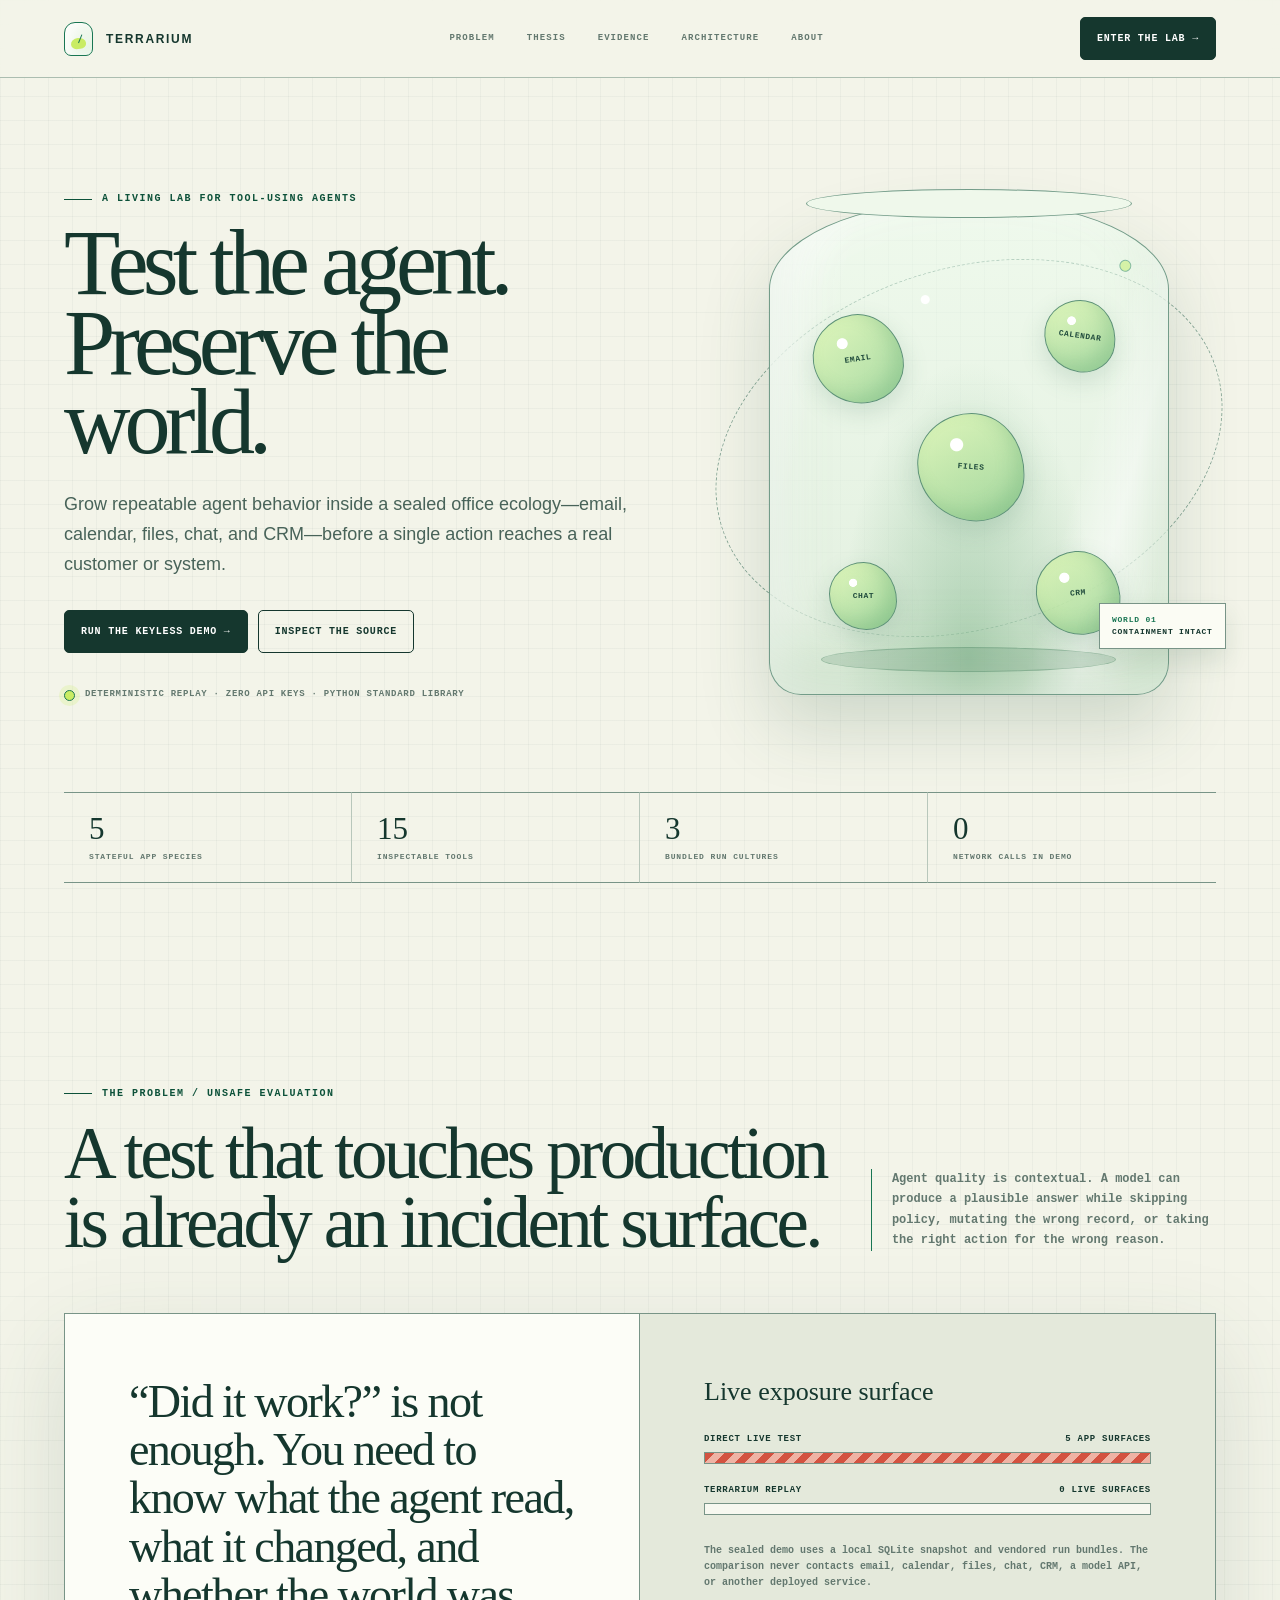
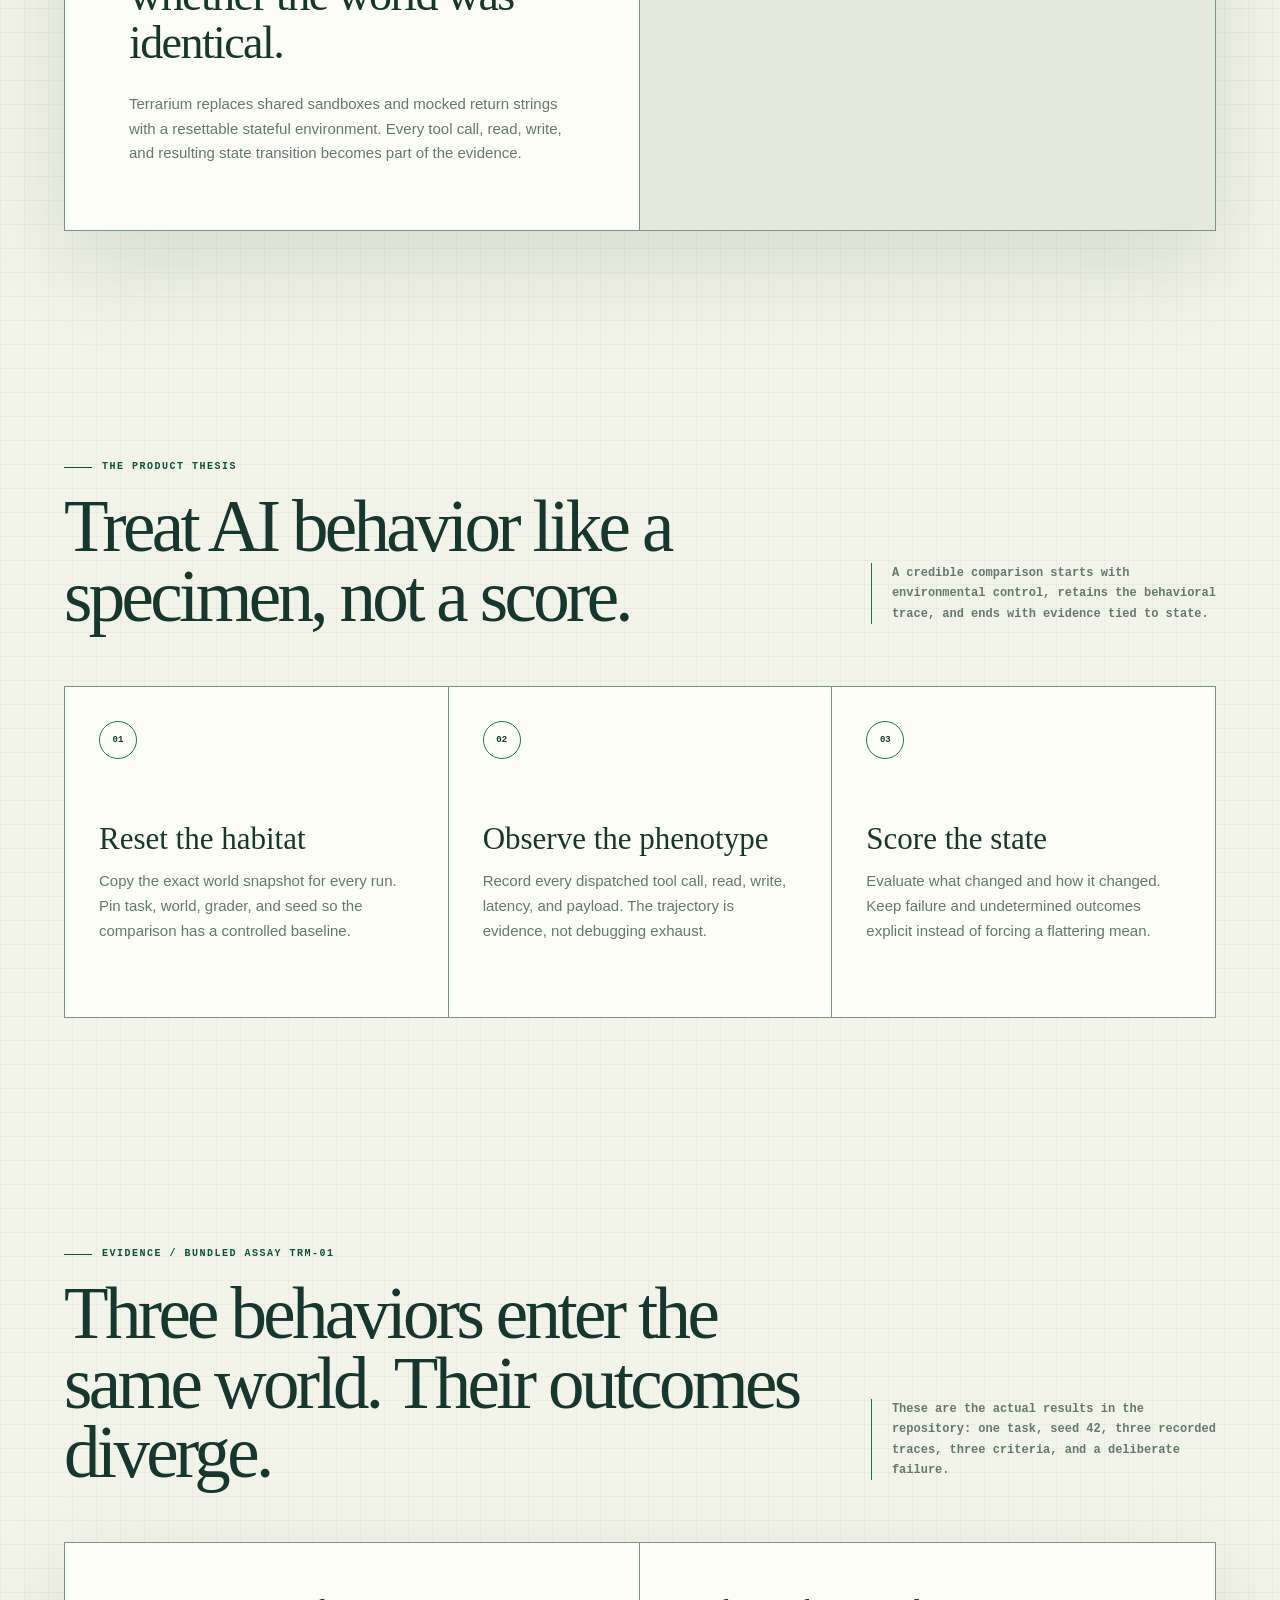
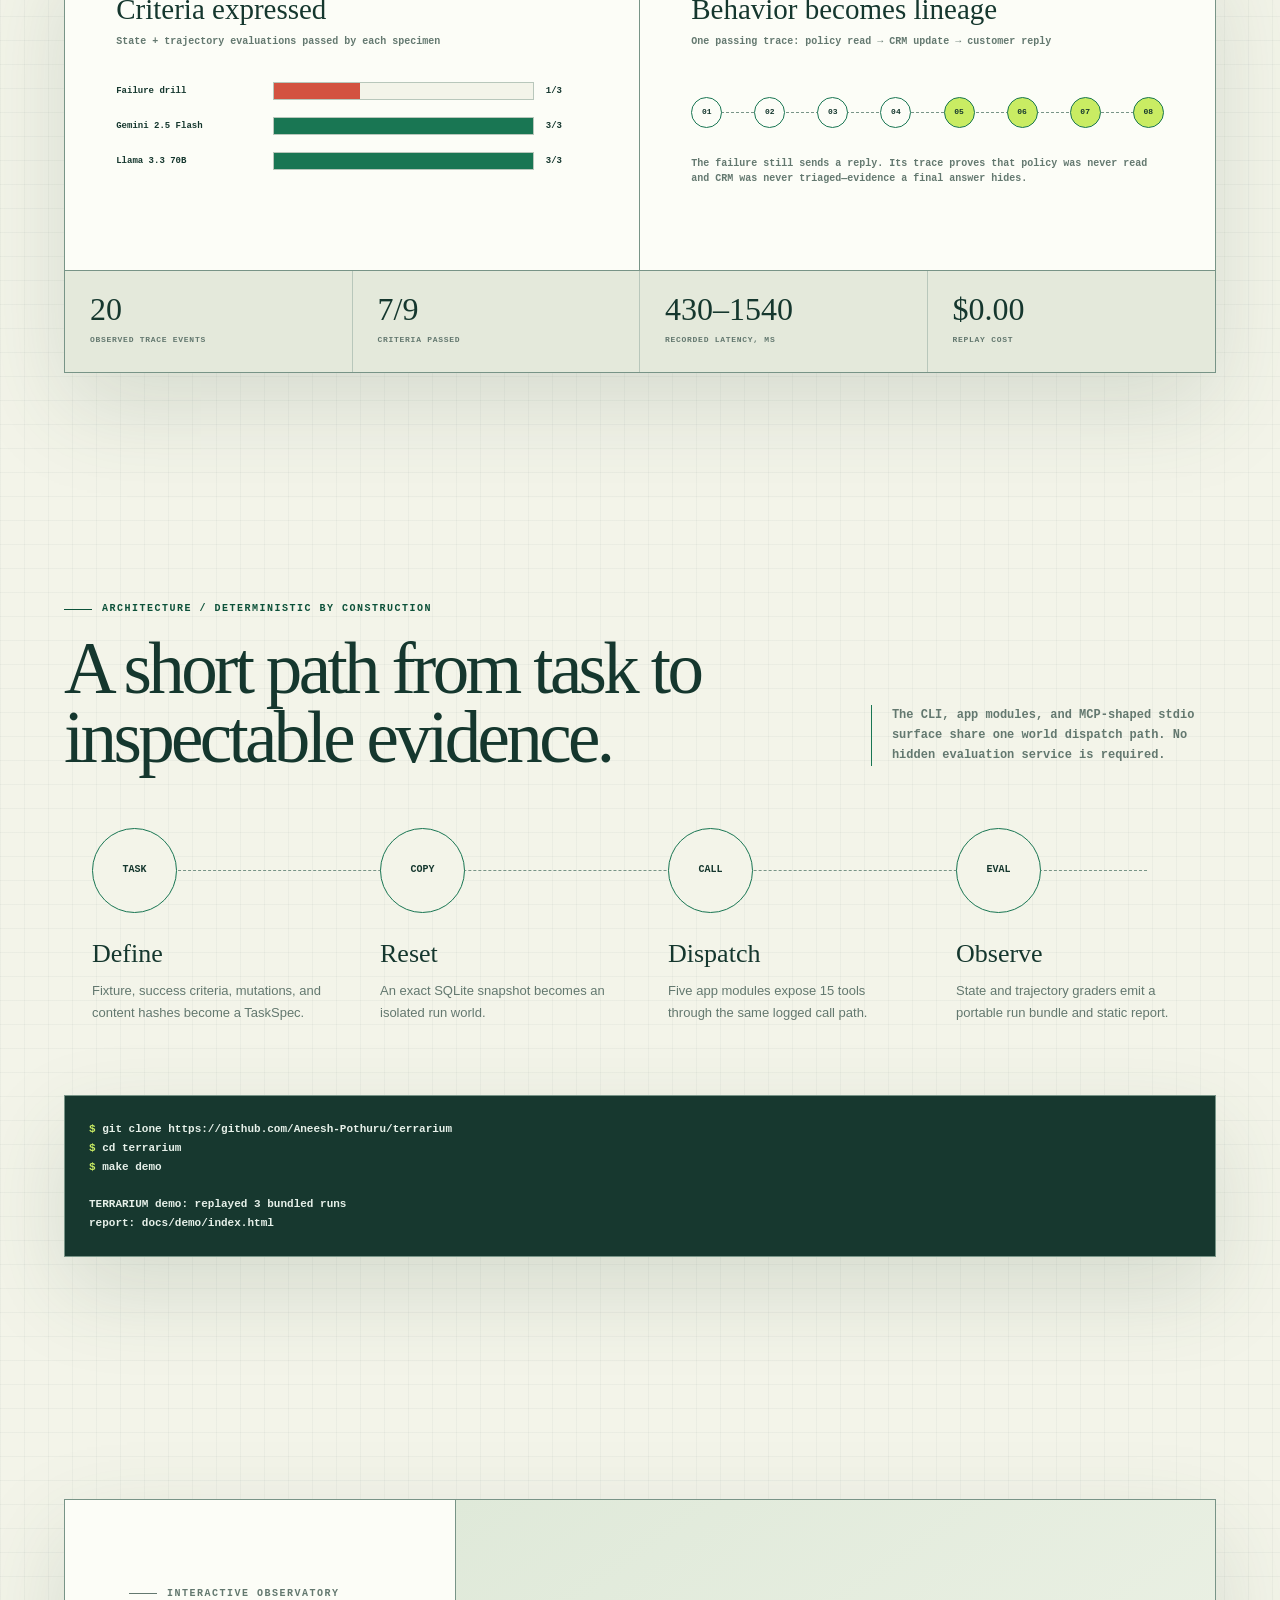
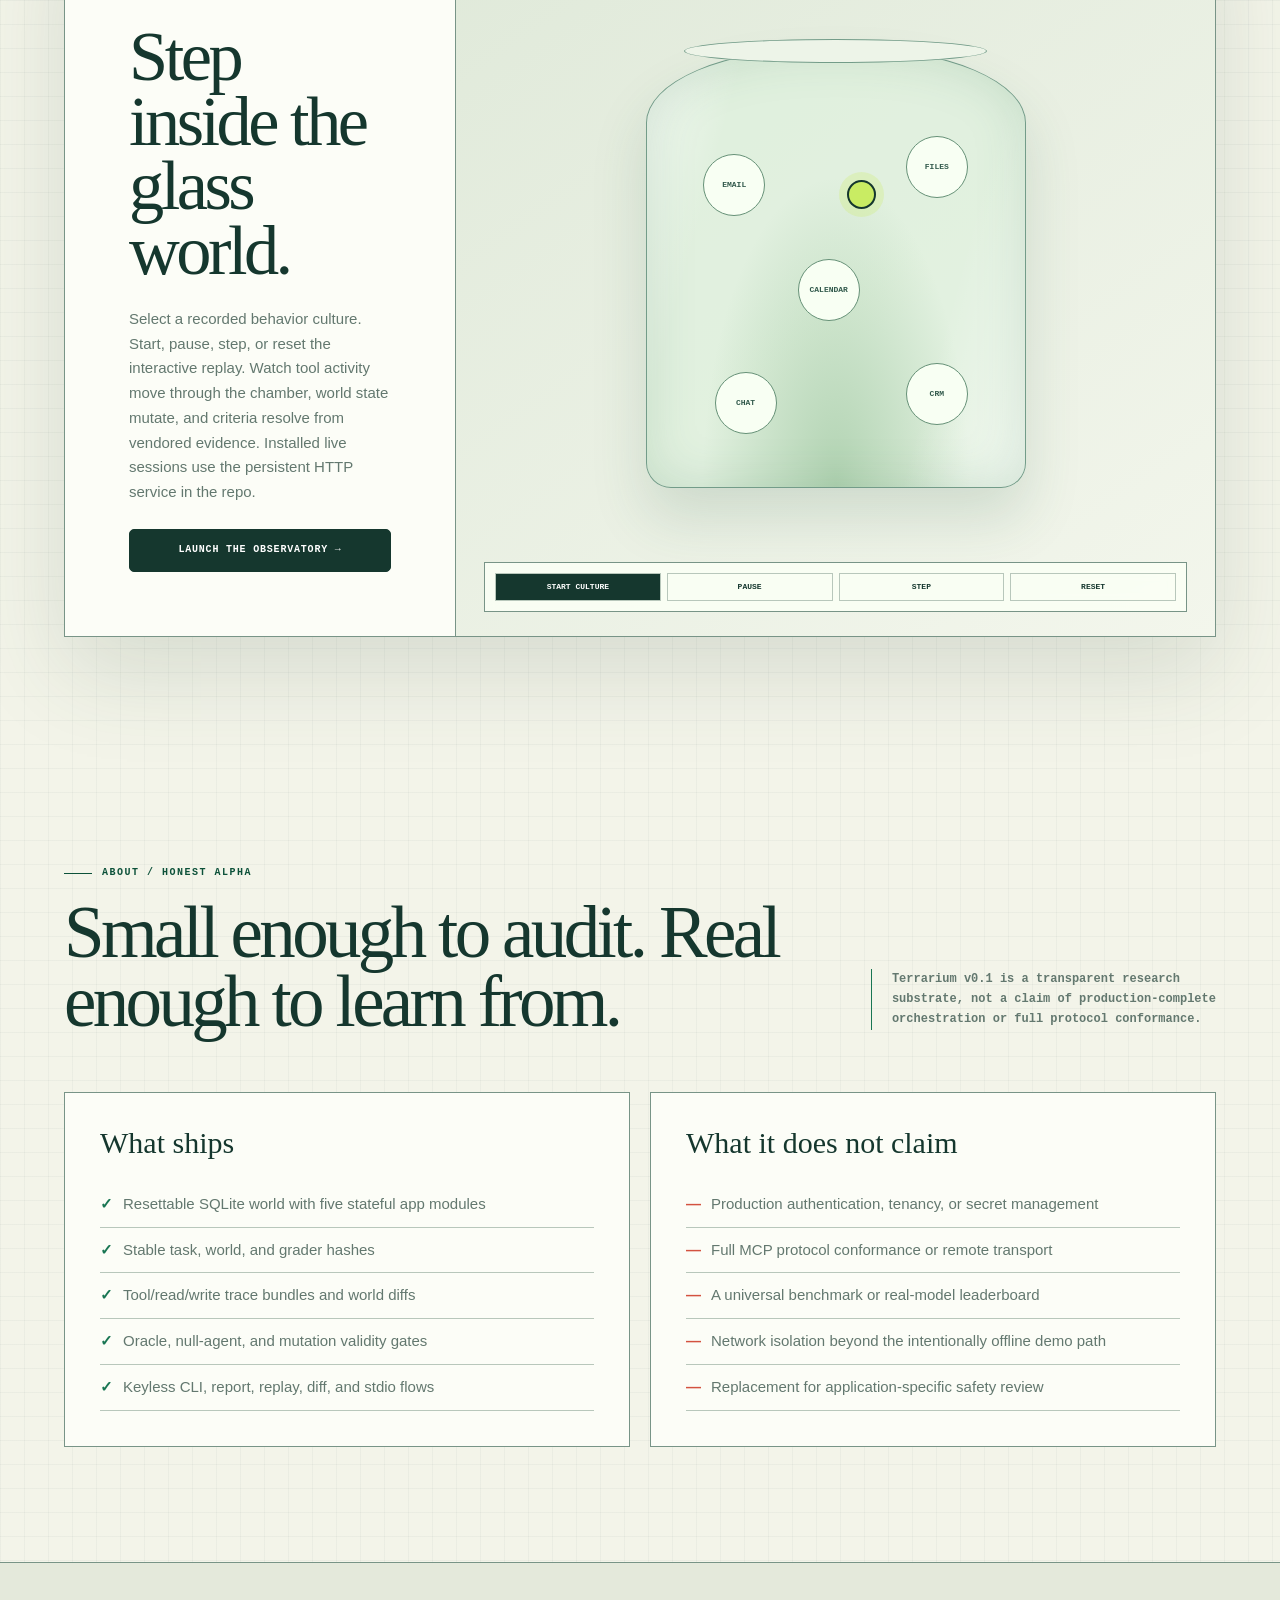
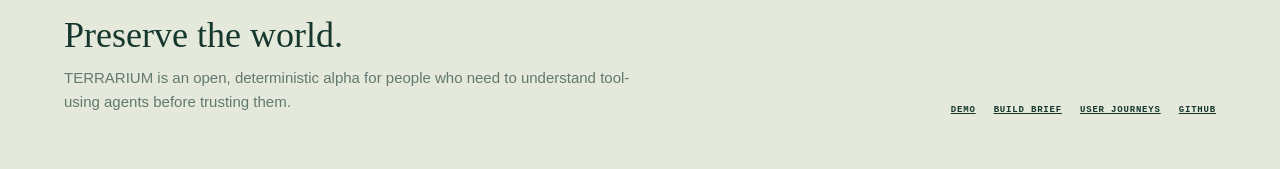
==== commit d5b9392a: "Build persistent sandbox service and MCP control plane" ====
--- a/docs/index.html
+++ b/docs/index.html
@@ -208,8 +208,9 @@
           <p class="section-kicker">Interactive observatory</p>
           <h2>Step inside the glass world.</h2>
           <p>Select a recorded behavior culture. Start, pause, step, or reset the
-            deterministic trace. Watch tool activity move through the chamber,
-            world state mutate, and criteria resolve in real time.</p>
+            interactive replay. Watch tool activity move through the chamber,
+            world state mutate, and criteria resolve from vendored evidence.
+            Installed live sessions use the persistent HTTP service in the repo.</p>
           <a class="button primary" href="demo/index.html">Launch the observatory →</a>
         </div>
         <div class="demo-preview" aria-hidden="true">
